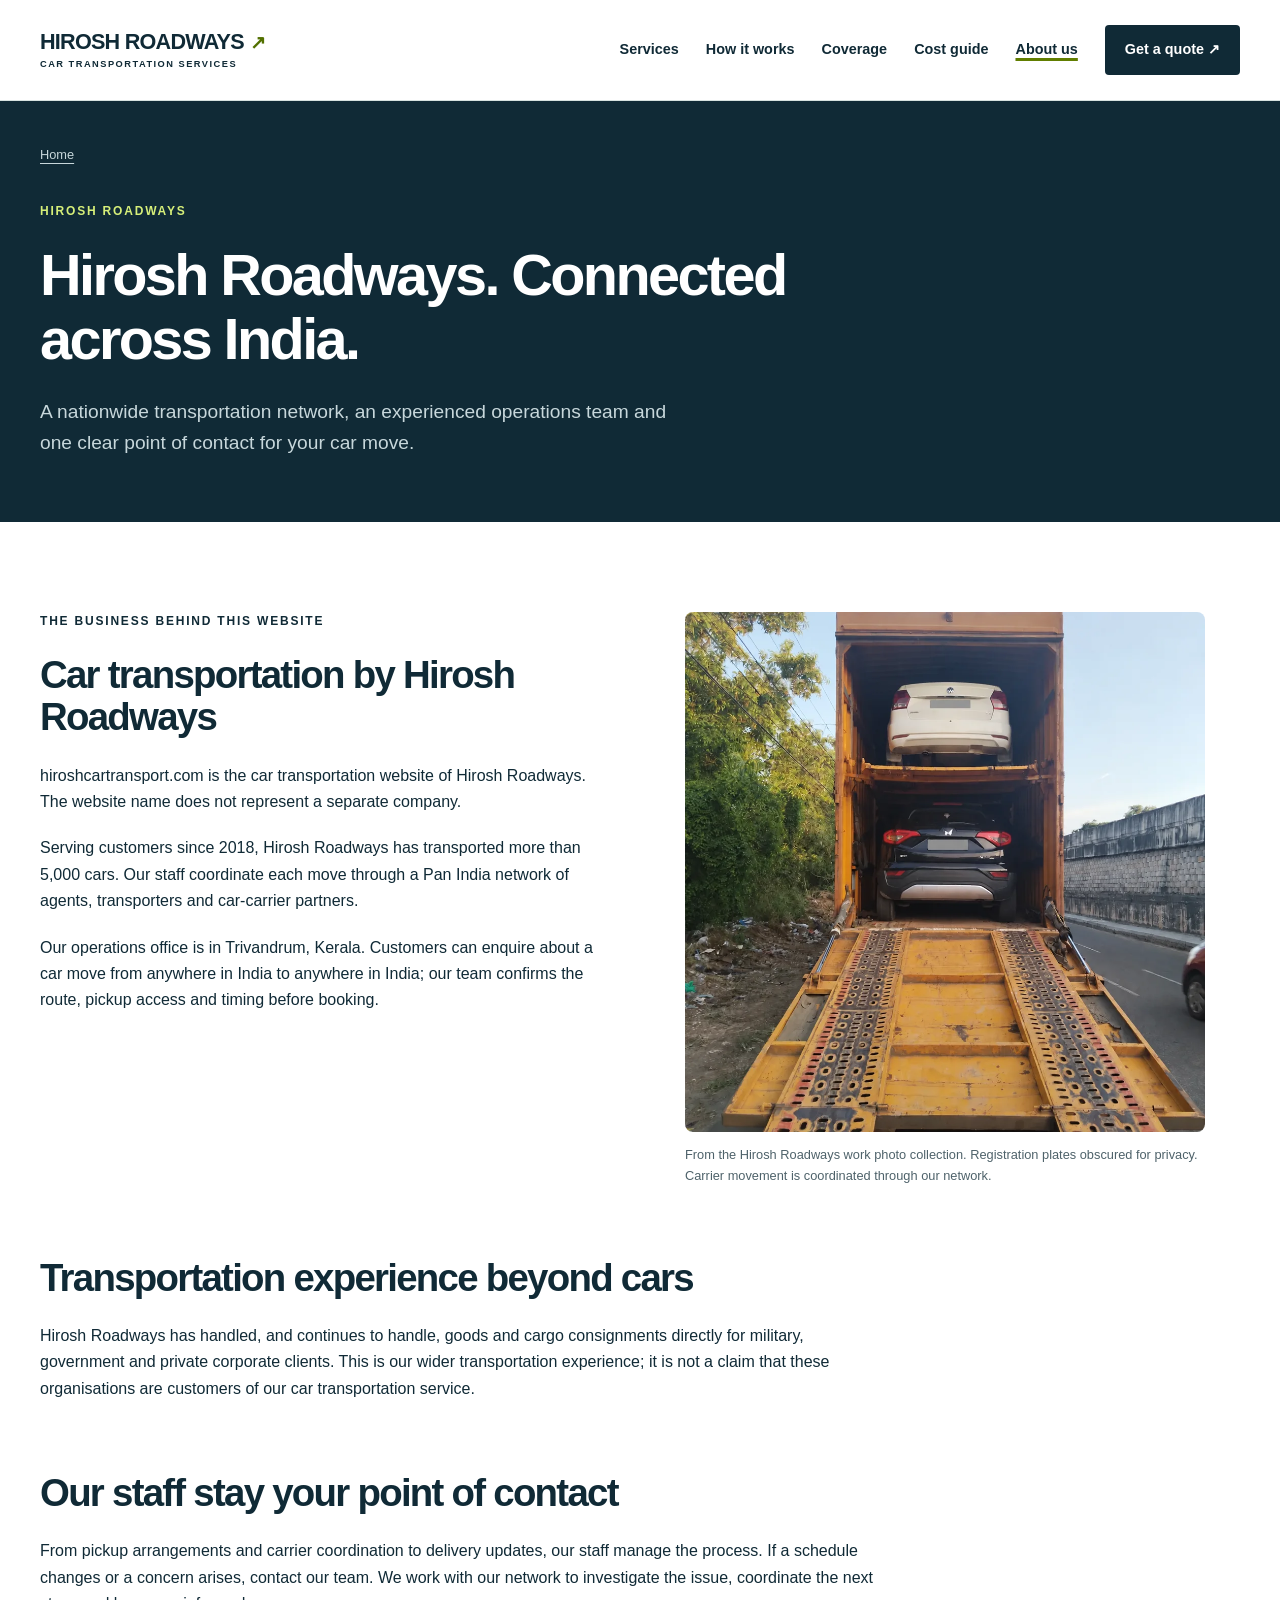
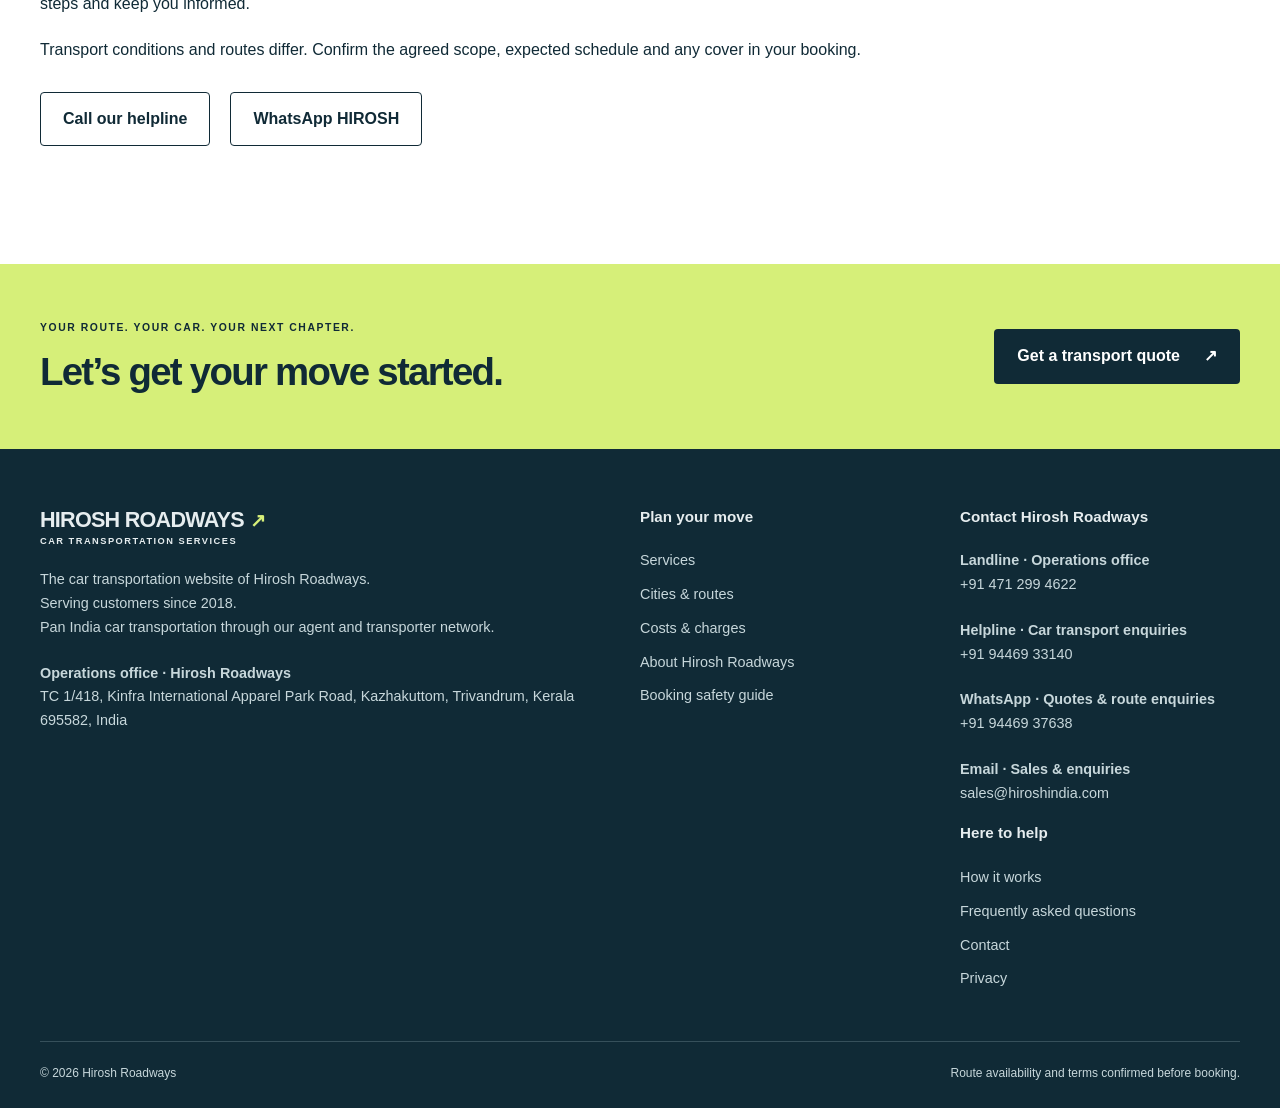
==== about/index.html @ a5475914 "Add files via upload" ====
<!doctype html><html lang="en-IN"><head><meta charset="utf-8"><meta name="viewport" content="width=device-width,initial-scale=1"><title>About Hirosh Roadways | Pan India Car Transportation</title><meta name="description" content="Meet Hirosh Roadways: serving customers since 2018, with 5,000+ cars transported and staff coordinating car moves through a Pan India partner network."><link rel="canonical" href="https://hiroshcartransport.com/about/"><meta property="og:type" content="website"><meta property="og:locale" content="en_IN"><meta property="og:site_name" content="Hirosh Roadways"><meta property="og:title" content="About Hirosh Roadways | Pan India Car Transportation"><meta property="og:description" content="Meet Hirosh Roadways: serving customers since 2018, with 5,000+ cars transported and staff coordinating car moves through a Pan India partner network."><meta property="og:url" content="https://hiroshcartransport.com/about/"><meta property="og:image" content="https://hiroshcartransport.com/assets/car-carrier-hero.webp"><meta property="og:image:alt" content="Illustrative car carrier image"><meta name="twitter:card" content="summary_large_image"><meta name="theme-color" content="#102a36"><link rel="icon" href="/assets/favicon.svg" type="image/svg+xml"><link rel="stylesheet" href="/assets/site.css"><script type="application/ld+json">{"@context":"https://schema.org","@graph":[{"@type":"Organization","@id":"https://hiroshcartransport.com/#organization","name":"Hirosh Roadways","url":"https://hiroshcartransport.com","address":{"@type":"PostalAddress","streetAddress":"TC 1/418, Kinfra International Apparel Park Road, Kazhakuttom","addressLocality":"Thiruvananthapuram","addressRegion":"Kerala","postalCode":"695582","addressCountry":"IN"},"telephone":"+919446933140","contactPoint":[{"@type":"ContactPoint","telephone":"+919446933140","contactType":"customer service","areaServed":"IN"},{"@type":"ContactPoint","telephone":"+914712994622","contactType":"operations office","email":"sales@hiroshindia.com"}],"email":"sales@hiroshindia.com"},{"@type":"WebSite","@id":"https://hiroshcartransport.com/#website","url":"https://hiroshcartransport.com","name":"Hirosh Roadways","publisher":{"@id":"https://hiroshcartransport.com/#organization"}},{"@type":"WebPage","@id":"https://hiroshcartransport.com/about/#webpage","url":"https://hiroshcartransport.com/about/","name":"About Hirosh Roadways | Pan India Car Transportation","description":"Meet Hirosh Roadways: serving customers since 2018, with 5,000+ cars transported and staff coordinating car moves through a Pan India partner network.","isPartOf":{"@id":"https://hiroshcartransport.com/#website"}},{"@type":"BreadcrumbList","itemListElement":[{"@type":"ListItem","position":1,"name":"Home","item":"https://hiroshcartransport.com/"},{"@type":"ListItem","position":2,"name":"Hirosh Roadways. Connected across India.","item":"https://hiroshcartransport.com/about/"}]}]}</script><script src="/assets/site.js" defer></script></head><body><a class="skip" href="#main">Skip to content</a><header><div class="wrap header-inner"><a class="brand" href="/" aria-label="Hirosh Roadways home"><strong>HIROSH ROADWAYS<span aria-hidden="true">↗</span></strong><span>CAR TRANSPORTATION SERVICES</span></a><button class="menu-toggle" type="button" aria-expanded="false" aria-controls="main-nav" hidden>Menu</button><nav id="main-nav" aria-label="Main navigation"><a href="/services/" >Services</a><a href="/how-it-works/" >How it works</a><a href="/coverage/" >Coverage</a><a href="/car-transport-cost/" >Cost guide</a><a href="/about/" aria-current="page">About us</a><a class="nav-quote" href="/quote/">Get a quote ↗</a></nav></div></header><main id="main"><section class="page-intro"><div class="wrap"><a class="breadcrumb" href="/">Home</a><p class="eyebrow">HIROSH ROADWAYS</p><h1>Hirosh Roadways. Connected across India.</h1><p class="lead">A nationwide transportation network, an experienced operations team and one clear point of contact for your car move.</p></div></section><div class="wrap section"><div class="split"><section><p class="eyebrow">THE BUSINESS BEHIND THIS WEBSITE</p><h2>Car transportation by Hirosh Roadways</h2><p>hiroshcartransport.com is the car transportation website of Hirosh Roadways. The website name does not represent a separate company.</p><p>Serving customers since 2018, Hirosh Roadways has transported more than 5,000 cars. Our staff coordinate each move through a Pan India network of agents, transporters and car-carrier partners.</p><p>Our operations office is in Trivandrum, Kerala. Customers can enquire about a car move from anywhere in India to anywhere in India; our team confirms the route, pickup access and timing before booking.</p></section><figure class="work-photo"><img src="/assets/hirosh-work.webp" width="1024" height="1024" loading="lazy" decoding="async" alt="Cars loaded onto a carrier in a Hirosh Roadways work photograph"><figcaption>From the Hirosh Roadways work photo collection. Registration plates obscured for privacy. Carrier movement is coordinated through our network.</figcaption></figure></div><section class="article-section"><h2>Transportation experience beyond cars</h2><p>Hirosh Roadways has handled, and continues to handle, goods and cargo consignments directly for military, government and private corporate clients. This is our wider transportation experience; it is not a claim that these organisations are customers of our car transportation service.</p></section><section class="article-section"><h2>Our staff stay your point of contact</h2><p>From pickup arrangements and carrier coordination to delivery updates, our staff manage the process. If a schedule changes or a concern arises, contact our team. We work with our network to investigate the issue, coordinate the next steps and keep you informed.</p><p>Transport conditions and routes differ. Confirm the agreed scope, expected schedule and any cover in your booking.</p><div class="actions"><a class="button outline" href="tel:+919446933140">Call our helpline</a><a class="button outline" href="https://wa.me/919446937638">WhatsApp HIROSH</a></div></section></div><section class="closing"><div class="wrap"><div><p class="eyebrow">YOUR ROUTE. YOUR CAR. YOUR NEXT CHAPTER.</p><h2>Let’s get your move started.</h2></div><a class="button" href="/quote/">Get a transport quote<span aria-hidden="true">↗</span></a></div></section></main><footer><div class="wrap footer-grid"><div><a class="brand" href="/"><strong>HIROSH ROADWAYS<span aria-hidden="true">↗</span></strong><span>CAR TRANSPORTATION SERVICES</span></a><p>The car transportation website of Hirosh Roadways.<br>Serving customers since 2018.<br>Pan India car transportation through our agent and transporter network.</p><p><strong>Operations office · Hirosh Roadways</strong><br>TC 1/418, Kinfra International Apparel Park Road, Kazhakuttom, Trivandrum, Kerala 695582, India</p></div><div><h2>Plan your move</h2><a href="/services/">Services</a><a href="/coverage/">Cities & routes</a><a href="/car-transport-cost/">Costs & charges</a><a href="/about/">About Hirosh Roadways</a><a href="/car-transport-safety/">Booking safety guide</a></div><div><h2>Contact Hirosh Roadways</h2><div class="contact-details"><p><strong>Landline · Operations office</strong><br><a href="tel:+914712994622">+91 471 299 4622</a></p><p><strong>Helpline · Car transport enquiries</strong><br><a href="tel:+919446933140">+91 94469 33140</a></p><p><strong>WhatsApp · Quotes & route enquiries</strong><br><a href="https://wa.me/919446937638">+91 94469 37638</a></p><p><strong>Email · Sales & enquiries</strong><br><a href="mailto:sales@hiroshindia.com">sales@hiroshindia.com</a></p></div><h2>Here to help</h2><a href="/how-it-works/">How it works</a><a href="/faq/">Frequently asked questions</a><a href="/contact/">Contact</a><a href="/privacy/">Privacy</a></div></div><div class="wrap footer-bottom"><span>© 2026 Hirosh Roadways</span><span>Route availability and terms confirmed before booking.</span></div></footer><div class="mobile-cta" aria-label="Enquiry options"><a href="tel:+919446933140">Call</a><a href="https://wa.me/919446937638">WhatsApp</a><a href="/quote/">Get a quote ↗</a></div></body></html>
---- assets/site.css ----
:root{--ink:#102a36;--muted:#4e626a;--lime:#d6ef79;--paper:#fff;--tint:#f1f5f4;--line:#d7e1df;--radius:8px}*{box-sizing:border-box}html{scroll-behavior:smooth;scroll-padding-top:30px}body{margin:0;color:var(--ink);background:var(--paper);font-family:Arial,Helvetica,sans-serif;font-size:16px;line-height:1.65}a{color:inherit;text-underline-offset:4px}a:hover{text-decoration-thickness:2px}button,input,textarea{font:inherit}button,a,input,textarea,summary{-webkit-tap-highlight-color:transparent}button{cursor:pointer}a:focus-visible,button:focus-visible,input:focus-visible,textarea:focus-visible,summary:focus-visible{outline:3px solid #617e00;outline-offset:5px}h1,h2,h3,p{margin-top:0}h1,h2,h3{line-height:1.1;letter-spacing:-.045em}h1{font-size:clamp(2.5rem,5.2vw,4.8rem);max-width:900px;margin-bottom:26px}h2{font-size:clamp(1.9rem,3vw,2.8rem);margin-bottom:24px}h3{font-size:1.4rem;line-height:1.2}p{margin-bottom:20px}p,li{max-width:75ch}li{margin-bottom:12px}ul{padding-left:22px}.wrap{width:min(1200px,calc(100% - 80px));margin-inline:auto}.section{padding-block:90px}.eyebrow{font-size:.75rem;font-weight:700;letter-spacing:.15em;margin-bottom:22px}.lead{font-size:1.2rem;line-height:1.6;max-width:650px}.small{font-size:.875rem;line-height:1.55;color:var(--muted)}.skip{position:absolute;left:20px;top:-100px;background:var(--lime);padding:12px;z-index:20}.skip:focus{top:12px}header{background:white;border-bottom:1px solid var(--line)}.header-inner{min-height:100px;display:flex;align-items:center;justify-content:space-between;gap:30px}.brand{text-decoration:none;display:inline-flex;flex-direction:column;line-height:1}.brand strong{font-size:2rem;letter-spacing:-.05em;font-weight:900}.brand strong span{color:#527000;font-size:1.7rem;margin-left:6px}.brand>span{font-size:.68rem;font-weight:700;letter-spacing:.24em;margin-top:7px}nav{display:flex;gap:27px;align-items:center}nav a{text-decoration:none;font-size:.9rem;font-weight:600}nav a[aria-current]{text-decoration:underline;text-decoration-color:#617e00;text-decoration-thickness:3px}.nav-quote{padding:13px 20px;background:var(--ink);color:white;border-radius:4px}.hero{background:var(--ink);color:white;padding:80px 0 74px}.hero-grid{display:grid;grid-template-columns:1.3fr 1fr;gap:80px;align-items:center}.hero h1{font-size:clamp(2.8rem,4.9vw,4.5rem)}.hero h1 em{font-style:normal;color:var(--lime)}.hero p:not(.eyebrow){color:#c7d7db}.hero .lead{color:white!important}.hero .eyebrow{color:var(--lime)}.actions{display:flex;gap:20px;align-items:center;flex-wrap:wrap;margin:28px 0}.button{display:inline-flex;justify-content:space-between;align-items:center;gap:24px;background:var(--lime);color:var(--ink);border:1px solid transparent;border-radius:4px;padding:15px 22px;font-size:1rem;font-weight:700;text-decoration:none;min-height:52px;line-height:1.4}.button:hover{background:#c7e564}.button.outline{border-color:var(--ink);background:transparent}.text-link{font-weight:700;display:inline-block;padding-block:8px}.hero-notes{display:flex;gap:25px;font-size:.8rem;border-top:1px solid #36505b;padding-top:22px;margin-top:36px;color:#c7d7db}.route-panel{background:white;color:var(--ink);padding:34px;border-radius:var(--radius);border-top:5px solid var(--lime)}.route-panel .eyebrow{color:var(--muted);font-size:.7rem}.route-panel h2{font-size:1.65rem;letter-spacing:-.04em}.route-panel .small{color:var(--muted)!important;margin-top:18px}.route-panel label{font-size:.8rem}.route-panel .button{width:100%;margin-top:25px}.route-divider{line-height:1;margin:8px 0;color:#6e838a}.panel-bottom{border-top:1px solid var(--line);padding-top:20px;display:flex;align-items:center;justify-content:space-between;font-weight:900;letter-spacing:-.04em}.panel-bottom span{font-size:.6rem;letter-spacing:.1em;font-weight:600}.service-strip{background:var(--lime);font-size:.75rem;letter-spacing:.11em;font-weight:700;padding:18px 0}.service-strip .wrap{display:flex;justify-content:space-between;gap:20px}.section-heading{display:grid;grid-template-columns:1.4fr 1fr;gap:100px;align-items:end;margin-bottom:24px}.section-heading p{color:var(--muted)}.section-heading .eyebrow{color:var(--ink)}.cards{display:grid;grid-template-columns:repeat(3,1fr);gap:24px}.cards article{padding:32px 28px;background:var(--tint);border:1px solid var(--line);border-radius:var(--radius)}.cards h2{font-size:1.65rem}.cards p{color:var(--muted);font-size:.96rem}.cards a{font-size:.9rem;font-weight:700}.index{display:block;font-size:.72rem;letter-spacing:.13em;margin-bottom:44px;color:#50666e;font-weight:700}.tinted{background:var(--tint)}.steps{list-style:none;counter-reset:step;display:grid;grid-template-columns:repeat(4,1fr);gap:28px;padding:0;margin:42px 0}.steps li{counter-increment:step;border-top:1px solid #a7babd;padding-top:22px}.steps li:before{content:'0' counter(step);display:block;font-weight:700;color:#536a72;font-size:.8rem;margin-bottom:32px}.steps p{font-size:.95rem;color:var(--muted)}.split{display:grid;grid-template-columns:1fr 1fr;gap:90px}.city-list{display:grid;grid-template-columns:1fr 1fr;column-gap:25px}.city-list a{display:flex;align-items:center;justify-content:space-between;gap:12px;border-bottom:1px solid var(--line);padding:17px 0;font-size:.95rem;text-decoration:none;font-weight:600}.city-list a:hover{color:#4c6800}.city-list span{font-size:.85rem}.border-top{border-top:1px solid var(--line)}details{border-bottom:1px solid var(--line);padding:20px 0}summary{font-weight:700;cursor:pointer;line-height:1.5;padding-right:15px}details p{color:var(--muted);margin:18px 0 0}.closing{background:var(--lime);padding:55px 0}.closing .wrap{display:flex;align-items:center;justify-content:space-between;gap:40px}.closing h2{margin-bottom:0}.closing .button{background:var(--ink);color:white}.closing .eyebrow{font-size:.65rem;margin-bottom:15px}footer{background:var(--ink);color:#e6edef;padding:60px 0 24px}.footer-grid{display:grid;grid-template-columns:2fr 1fr 1fr;gap:40px}.footer-grid h2{font-size:.95rem;letter-spacing:0}.footer-grid a:not(.brand){display:block;font-size:.9rem;text-decoration:none;margin-bottom:10px;color:#c7d7db}.footer-grid p{color:#c7d7db;font-size:.9rem;margin-top:22px}.footer-grid .brand strong span{color:var(--lime)}.footer-bottom{display:flex;justify-content:space-between;gap:24px;border-top:1px solid #36505b;margin-top:40px;padding-top:22px;font-size:.75rem;color:#c7d7db}.mobile-cta{display:none}.menu-toggle{border:1px solid var(--line);background:white;border-radius:4px;padding:9px 14px}.page-intro{background:var(--ink);color:white;padding:40px 0 64px}.page-intro h1{font-size:clamp(2.6rem,4.5vw,4rem)}.page-intro .eyebrow{color:var(--lime);margin-top:35px}.page-intro .lead{color:#c7d7db;margin-bottom:0}.breadcrumb{font-size:.8rem;color:#c7d7db}.article-section{margin-top:70px;scroll-margin-top:25px}.article-section p{max-width:850px}.callout{padding:35px;background:var(--tint);border-left:4px solid #8ba93d;margin-top:35px}.callout h2{font-size:1.8rem}.coverage-cities{grid-template-columns:repeat(3,1fr)}.table-wrap{overflow:auto}table{width:100%;border-collapse:collapse;text-align:left}th,td{padding:20px;border-bottom:1px solid var(--line)}thead{background:var(--tint)}.faq-wide{max-width:900px;margin-inline:auto}.faq-wide details{padding:25px 0}.quote-layout{display:grid;grid-template-columns:1.6fr 1fr;gap:70px}.form-grid{display:grid;grid-template-columns:1fr 1fr;gap:24px;margin-bottom:24px}label{display:block;font-weight:600;font-size:.9rem;margin-bottom:8px}input,textarea{width:100%;min-width:0;border:1px solid #9bafb3;border-radius:4px;padding:12px 14px;background:#fff;color:var(--ink);min-height:50px}textarea{resize:vertical}.quote-aside{background:var(--tint);padding:30px;align-self:start;border-radius:var(--radius)}.quote-aside h2{font-size:1.8rem}.quote-aside li,.quote-aside p{font-size:.95rem}.contact-pending{border-top:1px solid var(--line);padding-top:24px;margin-top:30px}#enquiry-result{margin-top:35px;padding-top:30px;border-top:1px solid var(--line)}pre{white-space:pre-wrap;overflow-wrap:anywhere;font:inherit;font-size:.9rem;padding:20px;background:var(--tint)}.prose{max-width:850px}.prose h2{font-size:1.8rem;margin-top:40px}[hidden]{display:none!important}
@media(max-width:1050px){nav{gap:16px}.hero-grid{gap:40px}.wrap{width:calc(100% - 48px)}.split{gap:40px}.quote-layout{gap:35px}.section-heading{gap:40px}}
@media(max-width:800px){.header-inner{min-height:84px;flex-wrap:wrap;padding-block:18px;gap:20px}.menu-toggle:not([hidden]){display:block}nav{flex-basis:100%;flex-wrap:wrap;gap:18px}.js nav:not(.is-open){display:none}.hero{padding:48px 0}.hero-grid{grid-template-columns:1fr;gap:40px}.hero h1{font-size:clamp(2.5rem,8vw,4rem)}.hero-grid>div>p{max-width:600px}.route-panel{max-width:600px}.section{padding-block:60px}.section-heading,.split,.quote-layout{grid-template-columns:1fr;gap:30px}.cards{grid-template-columns:1fr}.cards article{padding:28px}.index{margin-bottom:25px}.steps{grid-template-columns:1fr 1fr}.service-strip{font-size:.65rem;letter-spacing:.03em}.service-strip .wrap{flex-wrap:wrap;justify-content:center;gap:8px 20px}.coverage-cities{grid-template-columns:1fr 1fr}.closing .wrap{align-items:flex-start;flex-direction:column}.footer-grid{grid-template-columns:1.5fr 1fr 1fr;gap:25px}.mobile-cta{display:flex;position:fixed;bottom:0;left:0;right:0;padding:10px 20px calc(10px + env(safe-area-inset-bottom));background:var(--ink);border-top:1px solid #4f6570;gap:12px;z-index:10}.mobile-cta a{flex:1;display:block;text-align:center;padding:10px 8px;background:var(--lime);border-radius:4px;font-weight:700;text-decoration:none;font-size:.9rem}body{padding-bottom:78px}html{scroll-padding-bottom:90px}.page-intro{padding-bottom:45px}}
@media(max-width:480px){.wrap{width:calc(100% - 36px)}.hero h1{font-size:2.6rem}.lead{font-size:1.1rem}.hero-notes{gap:14px;font-size:.75rem}.route-panel{padding:24px}.route-panel h2{font-size:1.55rem}.service-strip span{display:none}.service-strip .wrap{gap:8px}.steps,.form-grid,.coverage-cities{grid-template-columns:1fr}.steps{gap:10px}.steps li:before{margin-bottom:16px}.city-list{column-gap:16px}.city-list a{font-size:.85rem}.footer-grid{grid-template-columns:1fr 1fr}.footer-grid>div:first-child{grid-column:1/-1}.footer-bottom{flex-direction:column;gap:12px}.callout{padding:24px}.page-intro h1{font-size:2.4rem}th,td{padding:14px}.quote-aside{padding:24px}}
@media(prefers-reduced-motion:reduce){html{scroll-behavior:auto}}
@media(min-width:801px){.menu-toggle{display:none}}


/* Final visual and identity refinements */
.brand strong{font-size:1.35rem;letter-spacing:-.035em;white-space:nowrap}.brand>span{font-size:.58rem;letter-spacing:.16em}.brand strong span{font-size:1.2rem}.hero-grid{grid-template-columns:1fr 1.05fr;gap:48px}.hero-photo{margin:0;min-width:0}.hero-photo img{display:block;width:100%;height:auto;border-radius:8px}.hero-photo figcaption{font-size:.7rem;color:#c7d7db;margin-top:10px}.hero h1{font-size:clamp(2.6rem,4.4vw,4rem)}.hero .lead{font-size:1.13rem}.hero-notes{flex-wrap:wrap;gap:10px 25px}.route-start{padding-top:36px}.route-wide{background:var(--tint);padding:28px 32px}.route-wide form{display:grid;grid-template-columns:auto 1fr auto 1fr auto;gap:18px;align-items:center}.route-wide .button{margin:0}.route-wide label{margin:0}.route-wide h2{margin-bottom:20px}.route-wide .eyebrow{margin-bottom:8px}.route-wide .small{margin-bottom:0}.work-photo{margin:0}.work-photo img{display:block;width:100%;max-width:520px;height:auto;border-radius:8px}.work-photo figcaption{font-size:.8rem;color:var(--muted);margin-top:12px;max-width:520px}.contact-details a{overflow-wrap:anywhere}.hero-photo+*{min-width:0}
@media(max-width:1050px){nav{gap:14px}.header-inner{gap:20px}.route-wide form{grid-template-columns:1fr 1fr}.route-wide label{grid-row:1}.route-wide label[for="hero-to"]{grid-column:2}.route-wide input{grid-row:2}.route-wide .button{grid-column:1/-1}.hero-grid{gap:30px}}
@media(max-width:800px){.hero-grid{grid-template-columns:1fr}.hero-photo img{max-height:500px;object-fit:cover}.route-wide{max-width:none}.hero h1{font-size:clamp(2.6rem,7.8vw,4rem)}}
@media(max-width:480px){.route-wide{padding:24px}.route-wide form{display:flex;flex-direction:column;align-items:stretch;gap:10px}.route-wide .button{margin-top:12px}.brand strong{font-size:1.2rem}.brand>span{font-size:.52rem}.hero-photo img{border-radius:5px}.hero .actions{gap:12px}.hero h1{font-size:2.6rem}}
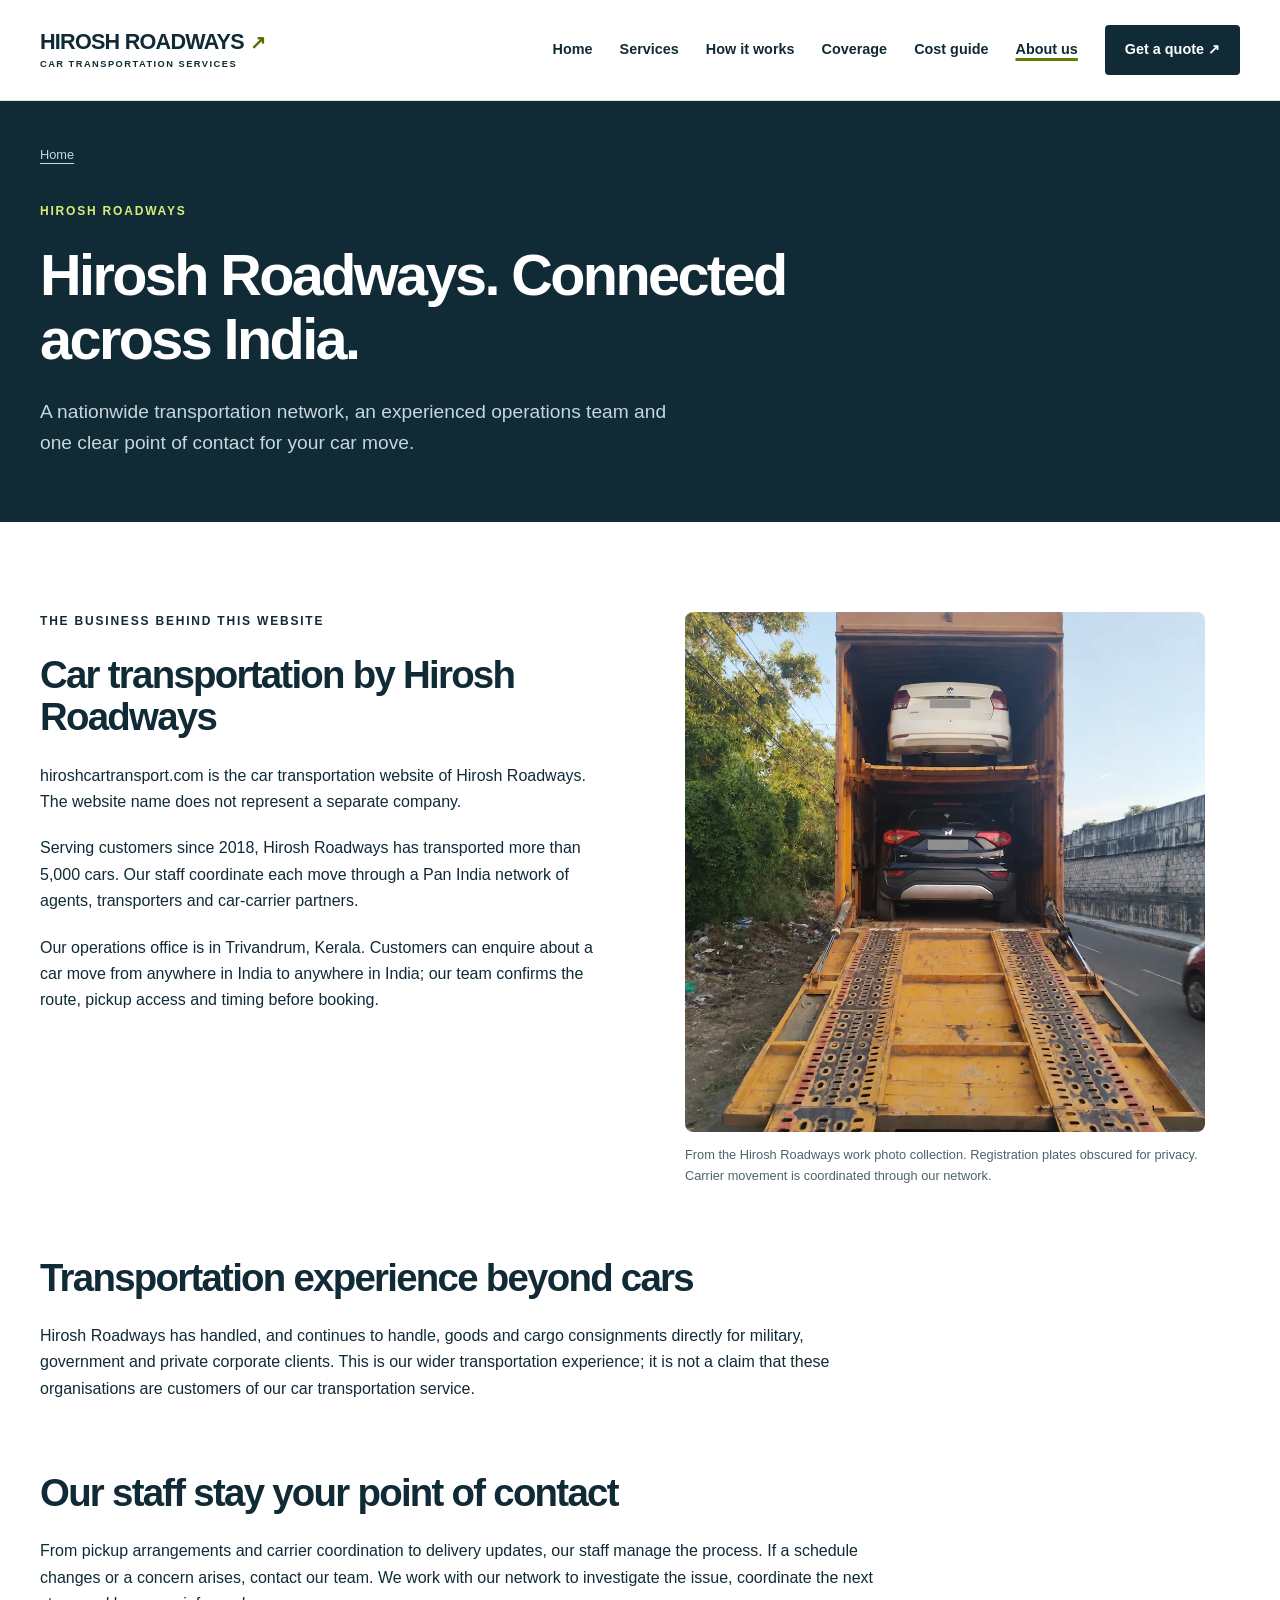
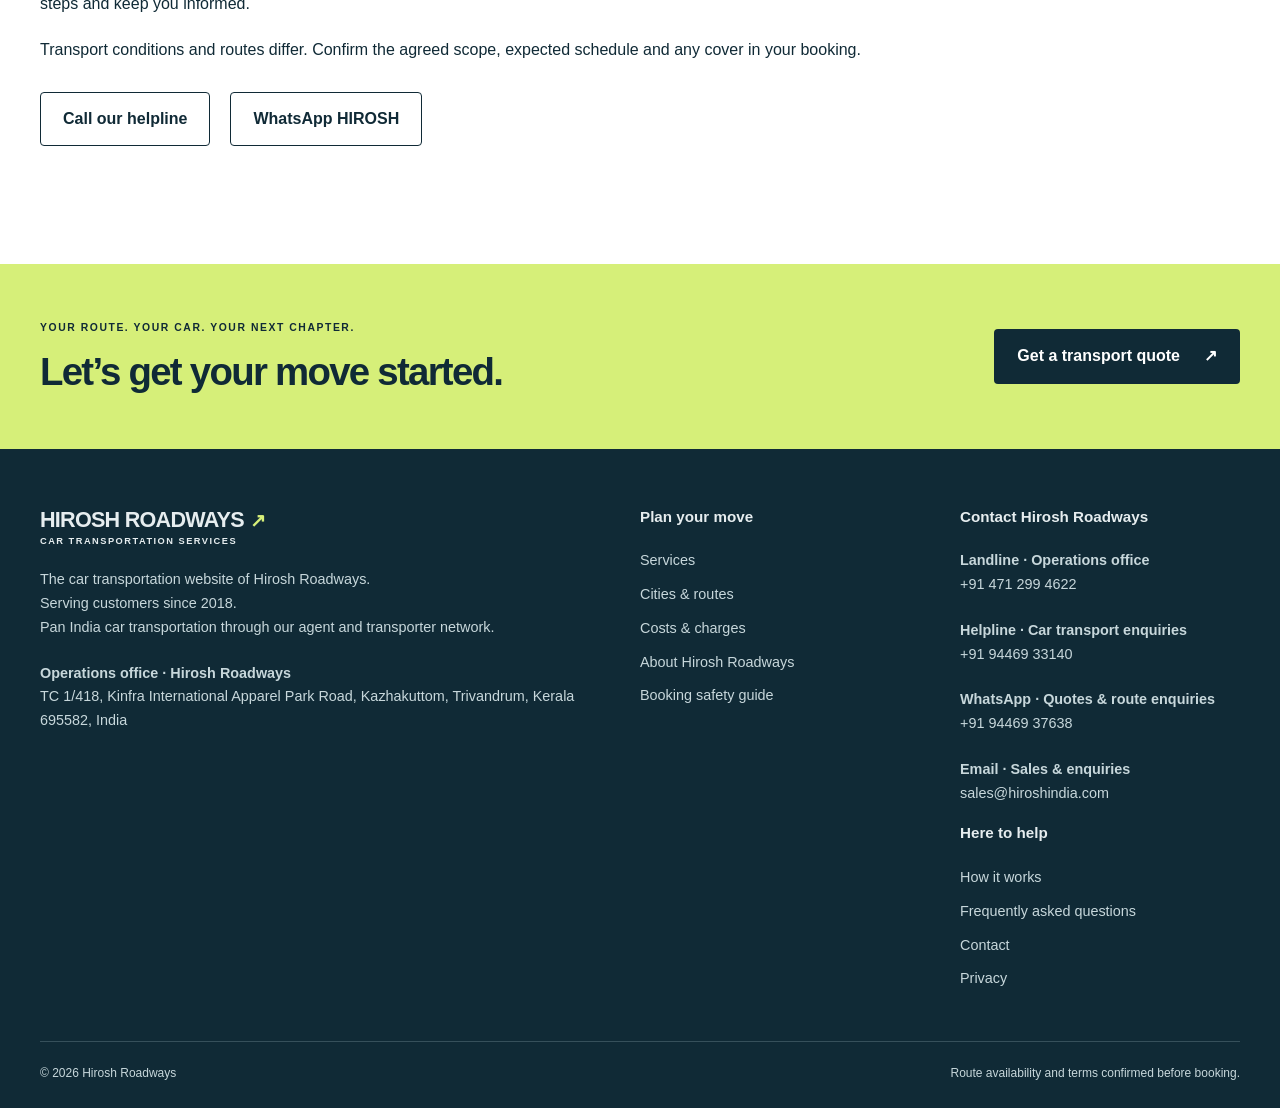
==== commit 08e666e3: "Add files via upload" ====
--- a/about/index.html
+++ b/about/index.html
@@ -1 +1 @@
-<!doctype html><html lang="en-IN"><head><meta charset="utf-8"><meta name="viewport" content="width=device-width,initial-scale=1"><title>About Hirosh Roadways | Pan India Car Transportation</title><meta name="description" content="Meet Hirosh Roadways: serving customers since 2018, with 5,000+ cars transported and staff coordinating car moves through a Pan India partner network."><link rel="canonical" href="https://hiroshcartransport.com/about/"><meta property="og:type" content="website"><meta property="og:locale" content="en_IN"><meta property="og:site_name" content="Hirosh Roadways"><meta property="og:title" content="About Hirosh Roadways | Pan India Car Transportation"><meta property="og:description" content="Meet Hirosh Roadways: serving customers since 2018, with 5,000+ cars transported and staff coordinating car moves through a Pan India partner network."><meta property="og:url" content="https://hiroshcartransport.com/about/"><meta property="og:image" content="https://hiroshcartransport.com/assets/car-carrier-hero.webp"><meta property="og:image:alt" content="Illustrative car carrier image"><meta name="twitter:card" content="summary_large_image"><meta name="theme-color" content="#102a36"><link rel="icon" href="/assets/favicon.svg" type="image/svg+xml"><link rel="stylesheet" href="/assets/site.css"><script type="application/ld+json">{"@context":"https://schema.org","@graph":[{"@type":"Organization","@id":"https://hiroshcartransport.com/#organization","name":"Hirosh Roadways","url":"https://hiroshcartransport.com","address":{"@type":"PostalAddress","streetAddress":"TC 1/418, Kinfra International Apparel Park Road, Kazhakuttom","addressLocality":"Thiruvananthapuram","addressRegion":"Kerala","postalCode":"695582","addressCountry":"IN"},"telephone":"+919446933140","contactPoint":[{"@type":"ContactPoint","telephone":"+919446933140","contactType":"customer service","areaServed":"IN"},{"@type":"ContactPoint","telephone":"+914712994622","contactType":"operations office","email":"sales@hiroshindia.com"}],"email":"sales@hiroshindia.com"},{"@type":"WebSite","@id":"https://hiroshcartransport.com/#website","url":"https://hiroshcartransport.com","name":"Hirosh Roadways","publisher":{"@id":"https://hiroshcartransport.com/#organization"}},{"@type":"WebPage","@id":"https://hiroshcartransport.com/about/#webpage","url":"https://hiroshcartransport.com/about/","name":"About Hirosh Roadways | Pan India Car Transportation","description":"Meet Hirosh Roadways: serving customers since 2018, with 5,000+ cars transported and staff coordinating car moves through a Pan India partner network.","isPartOf":{"@id":"https://hiroshcartransport.com/#website"}},{"@type":"BreadcrumbList","itemListElement":[{"@type":"ListItem","position":1,"name":"Home","item":"https://hiroshcartransport.com/"},{"@type":"ListItem","position":2,"name":"Hirosh Roadways. Connected across India.","item":"https://hiroshcartransport.com/about/"}]}]}</script><script src="/assets/site.js" defer></script></head><body><a class="skip" href="#main">Skip to content</a><header><div class="wrap header-inner"><a class="brand" href="/" aria-label="Hirosh Roadways home"><strong>HIROSH ROADWAYS<span aria-hidden="true">↗</span></strong><span>CAR TRANSPORTATION SERVICES</span></a><button class="menu-toggle" type="button" aria-expanded="false" aria-controls="main-nav" hidden>Menu</button><nav id="main-nav" aria-label="Main navigation"><a href="/services/" >Services</a><a href="/how-it-works/" >How it works</a><a href="/coverage/" >Coverage</a><a href="/car-transport-cost/" >Cost guide</a><a href="/about/" aria-current="page">About us</a><a class="nav-quote" href="/quote/">Get a quote ↗</a></nav></div></header><main id="main"><section class="page-intro"><div class="wrap"><a class="breadcrumb" href="/">Home</a><p class="eyebrow">HIROSH ROADWAYS</p><h1>Hirosh Roadways. Connected across India.</h1><p class="lead">A nationwide transportation network, an experienced operations team and one clear point of contact for your car move.</p></div></section><div class="wrap section"><div class="split"><section><p class="eyebrow">THE BUSINESS BEHIND THIS WEBSITE</p><h2>Car transportation by Hirosh Roadways</h2><p>hiroshcartransport.com is the car transportation website of Hirosh Roadways. The website name does not represent a separate company.</p><p>Serving customers since 2018, Hirosh Roadways has transported more than 5,000 cars. Our staff coordinate each move through a Pan India network of agents, transporters and car-carrier partners.</p><p>Our operations office is in Trivandrum, Kerala. Customers can enquire about a car move from anywhere in India to anywhere in India; our team confirms the route, pickup access and timing before booking.</p></section><figure class="work-photo"><img src="/assets/hirosh-work.webp" width="1024" height="1024" loading="lazy" decoding="async" alt="Cars loaded onto a carrier in a Hirosh Roadways work photograph"><figcaption>From the Hirosh Roadways work photo collection. Registration plates obscured for privacy. Carrier movement is coordinated through our network.</figcaption></figure></div><section class="article-section"><h2>Transportation experience beyond cars</h2><p>Hirosh Roadways has handled, and continues to handle, goods and cargo consignments directly for military, government and private corporate clients. This is our wider transportation experience; it is not a claim that these organisations are customers of our car transportation service.</p></section><section class="article-section"><h2>Our staff stay your point of contact</h2><p>From pickup arrangements and carrier coordination to delivery updates, our staff manage the process. If a schedule changes or a concern arises, contact our team. We work with our network to investigate the issue, coordinate the next steps and keep you informed.</p><p>Transport conditions and routes differ. Confirm the agreed scope, expected schedule and any cover in your booking.</p><div class="actions"><a class="button outline" href="tel:+919446933140">Call our helpline</a><a class="button outline" href="https://wa.me/919446937638">WhatsApp HIROSH</a></div></section></div><section class="closing"><div class="wrap"><div><p class="eyebrow">YOUR ROUTE. YOUR CAR. YOUR NEXT CHAPTER.</p><h2>Let’s get your move started.</h2></div><a class="button" href="/quote/">Get a transport quote<span aria-hidden="true">↗</span></a></div></section></main><footer><div class="wrap footer-grid"><div><a class="brand" href="/"><strong>HIROSH ROADWAYS<span aria-hidden="true">↗</span></strong><span>CAR TRANSPORTATION SERVICES</span></a><p>The car transportation website of Hirosh Roadways.<br>Serving customers since 2018.<br>Pan India car transportation through our agent and transporter network.</p><p><strong>Operations office · Hirosh Roadways</strong><br>TC 1/418, Kinfra International Apparel Park Road, Kazhakuttom, Trivandrum, Kerala 695582, India</p></div><div><h2>Plan your move</h2><a href="/services/">Services</a><a href="/coverage/">Cities & routes</a><a href="/car-transport-cost/">Costs & charges</a><a href="/about/">About Hirosh Roadways</a><a href="/car-transport-safety/">Booking safety guide</a></div><div><h2>Contact Hirosh Roadways</h2><div class="contact-details"><p><strong>Landline · Operations office</strong><br><a href="tel:+914712994622">+91 471 299 4622</a></p><p><strong>Helpline · Car transport enquiries</strong><br><a href="tel:+919446933140">+91 94469 33140</a></p><p><strong>WhatsApp · Quotes & route enquiries</strong><br><a href="https://wa.me/919446937638">+91 94469 37638</a></p><p><strong>Email · Sales & enquiries</strong><br><a href="mailto:sales@hiroshindia.com">sales@hiroshindia.com</a></p></div><h2>Here to help</h2><a href="/how-it-works/">How it works</a><a href="/faq/">Frequently asked questions</a><a href="/contact/">Contact</a><a href="/privacy/">Privacy</a></div></div><div class="wrap footer-bottom"><span>© 2026 Hirosh Roadways</span><span>Route availability and terms confirmed before booking.</span></div></footer><div class="mobile-cta" aria-label="Enquiry options"><a href="tel:+919446933140">Call</a><a href="https://wa.me/919446937638">WhatsApp</a><a href="/quote/">Get a quote ↗</a></div></body></html>+<!doctype html><html lang="en-IN"><head><meta charset="utf-8"><meta name="viewport" content="width=device-width,initial-scale=1"><title>About Hirosh Roadways | Pan India Car Transportation</title><meta name="description" content="Meet Hirosh Roadways: serving customers since 2018, with 5,000+ cars transported and staff coordinating car moves through a Pan India partner network."><link rel="canonical" href="https://hiroshcartransport.com/about/"><meta property="og:type" content="website"><meta property="og:locale" content="en_IN"><meta property="og:site_name" content="Hirosh Roadways"><meta property="og:title" content="About Hirosh Roadways | Pan India Car Transportation"><meta property="og:description" content="Meet Hirosh Roadways: serving customers since 2018, with 5,000+ cars transported and staff coordinating car moves through a Pan India partner network."><meta property="og:url" content="https://hiroshcartransport.com/about/"><meta property="og:image" content="https://hiroshcartransport.com/assets/car-carrier-hero.webp"><meta property="og:image:alt" content="Illustrative car carrier image"><meta name="twitter:card" content="summary_large_image"><meta name="theme-color" content="#102a36"><link rel="icon" href="/assets/favicon.svg" type="image/svg+xml"><link rel="stylesheet" href="/assets/site.css"><script type="application/ld+json">{"@context":"https://schema.org","@graph":[{"@type":"Organization","@id":"https://hiroshcartransport.com/#organization","name":"Hirosh Roadways","url":"https://hiroshcartransport.com","address":{"@type":"PostalAddress","streetAddress":"TC 1/418, Kinfra International Apparel Park Road, Kazhakuttom","addressLocality":"Thiruvananthapuram","addressRegion":"Kerala","postalCode":"695582","addressCountry":"IN"},"telephone":"+919446933140","contactPoint":[{"@type":"ContactPoint","telephone":"+919446933140","contactType":"customer service","areaServed":"IN"},{"@type":"ContactPoint","telephone":"+914712994622","contactType":"operations office","email":"sales@hiroshindia.com"}],"email":"sales@hiroshindia.com"},{"@type":"WebSite","@id":"https://hiroshcartransport.com/#website","url":"https://hiroshcartransport.com","name":"Hirosh Roadways","publisher":{"@id":"https://hiroshcartransport.com/#organization"}},{"@type":"WebPage","@id":"https://hiroshcartransport.com/about/#webpage","url":"https://hiroshcartransport.com/about/","name":"About Hirosh Roadways | Pan India Car Transportation","description":"Meet Hirosh Roadways: serving customers since 2018, with 5,000+ cars transported and staff coordinating car moves through a Pan India partner network.","isPartOf":{"@id":"https://hiroshcartransport.com/#website"}},{"@type":"BreadcrumbList","itemListElement":[{"@type":"ListItem","position":1,"name":"Home","item":"https://hiroshcartransport.com/"},{"@type":"ListItem","position":2,"name":"Hirosh Roadways. Connected across India.","item":"https://hiroshcartransport.com/about/"}]}]}</script><script src="/assets/site.js" defer></script></head><body><a class="skip" href="#main">Skip to content</a><header><div class="wrap header-inner"><a class="brand" href="/" aria-label="Hirosh Roadways home"><strong>HIROSH ROADWAYS<span aria-hidden="true">↗</span></strong><span>CAR TRANSPORTATION SERVICES</span></a><button class="menu-toggle" type="button" aria-expanded="false" aria-controls="main-nav" hidden>Menu</button><nav id="main-nav" aria-label="Main navigation"><a href="/" >Home</a><a href="/services/" >Services</a><a href="/how-it-works/" >How it works</a><a href="/coverage/" >Coverage</a><a href="/car-transport-cost/" >Cost guide</a><a href="/about/" aria-current="page">About us</a><a class="nav-quote" href="/quote/">Get a quote ↗</a></nav></div></header><main id="main"><section class="page-intro"><div class="wrap"><a class="breadcrumb" href="/">Home</a><p class="eyebrow">HIROSH ROADWAYS</p><h1>Hirosh Roadways. Connected across India.</h1><p class="lead">A nationwide transportation network, an experienced operations team and one clear point of contact for your car move.</p></div></section><div class="wrap section"><div class="split"><section><p class="eyebrow">THE BUSINESS BEHIND THIS WEBSITE</p><h2>Car transportation by Hirosh Roadways</h2><p>hiroshcartransport.com is the car transportation website of Hirosh Roadways. The website name does not represent a separate company.</p><p>Serving customers since 2018, Hirosh Roadways has transported more than 5,000 cars. Our staff coordinate each move through a Pan India network of agents, transporters and car-carrier partners.</p><p>Our operations office is in Trivandrum, Kerala. Customers can enquire about a car move from anywhere in India to anywhere in India; our team confirms the route, pickup access and timing before booking.</p></section><figure class="work-photo"><img src="/assets/hirosh-work.webp" width="1024" height="1024" loading="lazy" decoding="async" alt="Cars loaded onto a carrier in a Hirosh Roadways work photograph"><figcaption>From the Hirosh Roadways work photo collection. Registration plates obscured for privacy. Carrier movement is coordinated through our network.</figcaption></figure></div><section class="article-section"><h2>Transportation experience beyond cars</h2><p>Hirosh Roadways has handled, and continues to handle, goods and cargo consignments directly for military, government and private corporate clients. This is our wider transportation experience; it is not a claim that these organisations are customers of our car transportation service.</p></section><section class="article-section"><h2>Our staff stay your point of contact</h2><p>From pickup arrangements and carrier coordination to delivery updates, our staff manage the process. If a schedule changes or a concern arises, contact our team. We work with our network to investigate the issue, coordinate the next steps and keep you informed.</p><p>Transport conditions and routes differ. Confirm the agreed scope, expected schedule and any cover in your booking.</p><div class="actions"><a class="button outline" href="tel:+919446933140">Call our helpline</a><a class="button outline" href="https://wa.me/919446937638">WhatsApp HIROSH</a></div></section></div><section class="closing"><div class="wrap"><div><p class="eyebrow">YOUR ROUTE. YOUR CAR. YOUR NEXT CHAPTER.</p><h2>Let’s get your move started.</h2></div><a class="button" href="/quote/">Get a transport quote<span aria-hidden="true">↗</span></a></div></section></main><footer><div class="wrap footer-grid"><div><a class="brand" href="/"><strong>HIROSH ROADWAYS<span aria-hidden="true">↗</span></strong><span>CAR TRANSPORTATION SERVICES</span></a><p>The car transportation website of Hirosh Roadways.<br>Serving customers since 2018.<br>Pan India car transportation through our agent and transporter network.</p><p><strong>Operations office · Hirosh Roadways</strong><br>TC 1/418, Kinfra International Apparel Park Road, Kazhakuttom, Trivandrum, Kerala 695582, India</p></div><div><h2>Plan your move</h2><a href="/services/">Services</a><a href="/coverage/">Cities & routes</a><a href="/car-transport-cost/">Costs & charges</a><a href="/about/">About Hirosh Roadways</a><a href="/car-transport-safety/">Booking safety guide</a></div><div><h2>Contact Hirosh Roadways</h2><div class="contact-details"><p><strong>Landline · Operations office</strong><br><a href="tel:+914712994622">+91 471 299 4622</a></p><p><strong>Helpline · Car transport enquiries</strong><br><a href="tel:+919446933140">+91 94469 33140</a></p><p><strong>WhatsApp · Quotes & route enquiries</strong><br><a href="https://wa.me/919446937638">+91 94469 37638</a></p><p><strong>Email · Sales & enquiries</strong><br><a href="mailto:sales@hiroshindia.com">sales@hiroshindia.com</a></p></div><h2>Here to help</h2><a href="/how-it-works/">How it works</a><a href="/faq/">Frequently asked questions</a><a href="/contact/">Contact</a><a href="/privacy/">Privacy</a></div></div><div class="wrap footer-bottom"><span>© 2026 Hirosh Roadways</span><span>Route availability and terms confirmed before booking.</span></div></footer><div class="mobile-cta" aria-label="Enquiry options"><a href="tel:+919446933140">Call</a><a href="https://wa.me/919446937638">WhatsApp</a><a href="/quote/">Get a quote ↗</a></div></body></html>
--- a/assets/site.css
+++ b/assets/site.css
@@ -1,13 +1,14 @@
 :root{--ink:#102a36;--muted:#4e626a;--lime:#d6ef79;--paper:#fff;--tint:#f1f5f4;--line:#d7e1df;--radius:8px}*{box-sizing:border-box}html{scroll-behavior:smooth;scroll-padding-top:30px}body{margin:0;color:var(--ink);background:var(--paper);font-family:Arial,Helvetica,sans-serif;font-size:16px;line-height:1.65}a{color:inherit;text-underline-offset:4px}a:hover{text-decoration-thickness:2px}button,input,textarea{font:inherit}button,a,input,textarea,summary{-webkit-tap-highlight-color:transparent}button{cursor:pointer}a:focus-visible,button:focus-visible,input:focus-visible,textarea:focus-visible,summary:focus-visible{outline:3px solid #617e00;outline-offset:5px}h1,h2,h3,p{margin-top:0}h1,h2,h3{line-height:1.1;letter-spacing:-.045em}h1{font-size:clamp(2.5rem,5.2vw,4.8rem);max-width:900px;margin-bottom:26px}h2{font-size:clamp(1.9rem,3vw,2.8rem);margin-bottom:24px}h3{font-size:1.4rem;line-height:1.2}p{margin-bottom:20px}p,li{max-width:75ch}li{margin-bottom:12px}ul{padding-left:22px}.wrap{width:min(1200px,calc(100% - 80px));margin-inline:auto}.section{padding-block:90px}.eyebrow{font-size:.75rem;font-weight:700;letter-spacing:.15em;margin-bottom:22px}.lead{font-size:1.2rem;line-height:1.6;max-width:650px}.small{font-size:.875rem;line-height:1.55;color:var(--muted)}.skip{position:absolute;left:20px;top:-100px;background:var(--lime);padding:12px;z-index:20}.skip:focus{top:12px}header{background:white;border-bottom:1px solid var(--line)}.header-inner{min-height:100px;display:flex;align-items:center;justify-content:space-between;gap:30px}.brand{text-decoration:none;display:inline-flex;flex-direction:column;line-height:1}.brand strong{font-size:2rem;letter-spacing:-.05em;font-weight:900}.brand strong span{color:#527000;font-size:1.7rem;margin-left:6px}.brand>span{font-size:.68rem;font-weight:700;letter-spacing:.24em;margin-top:7px}nav{display:flex;gap:27px;align-items:center}nav a{text-decoration:none;font-size:.9rem;font-weight:600}nav a[aria-current]{text-decoration:underline;text-decoration-color:#617e00;text-decoration-thickness:3px}.nav-quote{padding:13px 20px;background:var(--ink);color:white;border-radius:4px}.hero{background:var(--ink);color:white;padding:80px 0 74px}.hero-grid{display:grid;grid-template-columns:1.3fr 1fr;gap:80px;align-items:center}.hero h1{font-size:clamp(2.8rem,4.9vw,4.5rem)}.hero h1 em{font-style:normal;color:var(--lime)}.hero p:not(.eyebrow){color:#c7d7db}.hero .lead{color:white!important}.hero .eyebrow{color:var(--lime)}.actions{display:flex;gap:20px;align-items:center;flex-wrap:wrap;margin:28px 0}.button{display:inline-flex;justify-content:space-between;align-items:center;gap:24px;background:var(--lime);color:var(--ink);border:1px solid transparent;border-radius:4px;padding:15px 22px;font-size:1rem;font-weight:700;text-decoration:none;min-height:52px;line-height:1.4}.button:hover{background:#c7e564}.button.outline{border-color:var(--ink);background:transparent}.text-link{font-weight:700;display:inline-block;padding-block:8px}.hero-notes{display:flex;gap:25px;font-size:.8rem;border-top:1px solid #36505b;padding-top:22px;margin-top:36px;color:#c7d7db}.route-panel{background:white;color:var(--ink);padding:34px;border-radius:var(--radius);border-top:5px solid var(--lime)}.route-panel .eyebrow{color:var(--muted);font-size:.7rem}.route-panel h2{font-size:1.65rem;letter-spacing:-.04em}.route-panel .small{color:var(--muted)!important;margin-top:18px}.route-panel label{font-size:.8rem}.route-panel .button{width:100%;margin-top:25px}.route-divider{line-height:1;margin:8px 0;color:#6e838a}.panel-bottom{border-top:1px solid var(--line);padding-top:20px;display:flex;align-items:center;justify-content:space-between;font-weight:900;letter-spacing:-.04em}.panel-bottom span{font-size:.6rem;letter-spacing:.1em;font-weight:600}.service-strip{background:var(--lime);font-size:.75rem;letter-spacing:.11em;font-weight:700;padding:18px 0}.service-strip .wrap{display:flex;justify-content:space-between;gap:20px}.section-heading{display:grid;grid-template-columns:1.4fr 1fr;gap:100px;align-items:end;margin-bottom:24px}.section-heading p{color:var(--muted)}.section-heading .eyebrow{color:var(--ink)}.cards{display:grid;grid-template-columns:repeat(3,1fr);gap:24px}.cards article{padding:32px 28px;background:var(--tint);border:1px solid var(--line);border-radius:var(--radius)}.cards h2{font-size:1.65rem}.cards p{color:var(--muted);font-size:.96rem}.cards a{font-size:.9rem;font-weight:700}.index{display:block;font-size:.72rem;letter-spacing:.13em;margin-bottom:44px;color:#50666e;font-weight:700}.tinted{background:var(--tint)}.steps{list-style:none;counter-reset:step;display:grid;grid-template-columns:repeat(4,1fr);gap:28px;padding:0;margin:42px 0}.steps li{counter-increment:step;border-top:1px solid #a7babd;padding-top:22px}.steps li:before{content:'0' counter(step);display:block;font-weight:700;color:#536a72;font-size:.8rem;margin-bottom:32px}.steps p{font-size:.95rem;color:var(--muted)}.split{display:grid;grid-template-columns:1fr 1fr;gap:90px}.city-list{display:grid;grid-template-columns:1fr 1fr;column-gap:25px}.city-list a{display:flex;align-items:center;justify-content:space-between;gap:12px;border-bottom:1px solid var(--line);padding:17px 0;font-size:.95rem;text-decoration:none;font-weight:600}.city-list a:hover{color:#4c6800}.city-list span{font-size:.85rem}.border-top{border-top:1px solid var(--line)}details{border-bottom:1px solid var(--line);padding:20px 0}summary{font-weight:700;cursor:pointer;line-height:1.5;padding-right:15px}details p{color:var(--muted);margin:18px 0 0}.closing{background:var(--lime);padding:55px 0}.closing .wrap{display:flex;align-items:center;justify-content:space-between;gap:40px}.closing h2{margin-bottom:0}.closing .button{background:var(--ink);color:white}.closing .eyebrow{font-size:.65rem;margin-bottom:15px}footer{background:var(--ink);color:#e6edef;padding:60px 0 24px}.footer-grid{display:grid;grid-template-columns:2fr 1fr 1fr;gap:40px}.footer-grid h2{font-size:.95rem;letter-spacing:0}.footer-grid a:not(.brand){display:block;font-size:.9rem;text-decoration:none;margin-bottom:10px;color:#c7d7db}.footer-grid p{color:#c7d7db;font-size:.9rem;margin-top:22px}.footer-grid .brand strong span{color:var(--lime)}.footer-bottom{display:flex;justify-content:space-between;gap:24px;border-top:1px solid #36505b;margin-top:40px;padding-top:22px;font-size:.75rem;color:#c7d7db}.mobile-cta{display:none}.menu-toggle{border:1px solid var(--line);background:white;border-radius:4px;padding:9px 14px}.page-intro{background:var(--ink);color:white;padding:40px 0 64px}.page-intro h1{font-size:clamp(2.6rem,4.5vw,4rem)}.page-intro .eyebrow{color:var(--lime);margin-top:35px}.page-intro .lead{color:#c7d7db;margin-bottom:0}.breadcrumb{font-size:.8rem;color:#c7d7db}.article-section{margin-top:70px;scroll-margin-top:25px}.article-section p{max-width:850px}.callout{padding:35px;background:var(--tint);border-left:4px solid #8ba93d;margin-top:35px}.callout h2{font-size:1.8rem}.coverage-cities{grid-template-columns:repeat(3,1fr)}.table-wrap{overflow:auto}table{width:100%;border-collapse:collapse;text-align:left}th,td{padding:20px;border-bottom:1px solid var(--line)}thead{background:var(--tint)}.faq-wide{max-width:900px;margin-inline:auto}.faq-wide details{padding:25px 0}.quote-layout{display:grid;grid-template-columns:1.6fr 1fr;gap:70px}.form-grid{display:grid;grid-template-columns:1fr 1fr;gap:24px;margin-bottom:24px}label{display:block;font-weight:600;font-size:.9rem;margin-bottom:8px}input,textarea{width:100%;min-width:0;border:1px solid #9bafb3;border-radius:4px;padding:12px 14px;background:#fff;color:var(--ink);min-height:50px}textarea{resize:vertical}.quote-aside{background:var(--tint);padding:30px;align-self:start;border-radius:var(--radius)}.quote-aside h2{font-size:1.8rem}.quote-aside li,.quote-aside p{font-size:.95rem}.contact-pending{border-top:1px solid var(--line);padding-top:24px;margin-top:30px}#enquiry-result{margin-top:35px;padding-top:30px;border-top:1px solid var(--line)}pre{white-space:pre-wrap;overflow-wrap:anywhere;font:inherit;font-size:.9rem;padding:20px;background:var(--tint)}.prose{max-width:850px}.prose h2{font-size:1.8rem;margin-top:40px}[hidden]{display:none!important}
 @media(max-width:1050px){nav{gap:16px}.hero-grid{gap:40px}.wrap{width:calc(100% - 48px)}.split{gap:40px}.quote-layout{gap:35px}.section-heading{gap:40px}}
-@media(max-width:800px){.header-inner{min-height:84px;flex-wrap:wrap;padding-block:18px;gap:20px}.menu-toggle:not([hidden]){display:block}nav{flex-basis:100%;flex-wrap:wrap;gap:18px}.js nav:not(.is-open){display:none}.hero{padding:48px 0}.hero-grid{grid-template-columns:1fr;gap:40px}.hero h1{font-size:clamp(2.5rem,8vw,4rem)}.hero-grid>div>p{max-width:600px}.route-panel{max-width:600px}.section{padding-block:60px}.section-heading,.split,.quote-layout{grid-template-columns:1fr;gap:30px}.cards{grid-template-columns:1fr}.cards article{padding:28px}.index{margin-bottom:25px}.steps{grid-template-columns:1fr 1fr}.service-strip{font-size:.65rem;letter-spacing:.03em}.service-strip .wrap{flex-wrap:wrap;justify-content:center;gap:8px 20px}.coverage-cities{grid-template-columns:1fr 1fr}.closing .wrap{align-items:flex-start;flex-direction:column}.footer-grid{grid-template-columns:1.5fr 1fr 1fr;gap:25px}.mobile-cta{display:flex;position:fixed;bottom:0;left:0;right:0;padding:10px 20px calc(10px + env(safe-area-inset-bottom));background:var(--ink);border-top:1px solid #4f6570;gap:12px;z-index:10}.mobile-cta a{flex:1;display:block;text-align:center;padding:10px 8px;background:var(--lime);border-radius:4px;font-weight:700;text-decoration:none;font-size:.9rem}body{padding-bottom:78px}html{scroll-padding-bottom:90px}.page-intro{padding-bottom:45px}}
+@media(max-width:1000px){.header-inner{min-height:84px;flex-wrap:wrap;padding-block:18px;gap:20px}.menu-toggle:not([hidden]){display:block}nav{flex-basis:100%;flex-wrap:wrap;gap:18px}.js nav:not(.is-open){display:none}.hero{padding:48px 0}.hero-grid{grid-template-columns:1fr;gap:40px}.hero h1{font-size:clamp(2.5rem,8vw,4rem)}.hero-grid>div>p{max-width:600px}.route-panel{max-width:600px}.section{padding-block:60px}.section-heading,.split,.quote-layout{grid-template-columns:1fr;gap:30px}.cards{grid-template-columns:1fr}.cards article{padding:28px}.index{margin-bottom:25px}.steps{grid-template-columns:1fr 1fr}.service-strip{font-size:.65rem;letter-spacing:.03em}.service-strip .wrap{flex-wrap:wrap;justify-content:center;gap:8px 20px}.coverage-cities{grid-template-columns:1fr 1fr}.closing .wrap{align-items:flex-start;flex-direction:column}.footer-grid{grid-template-columns:1.5fr 1fr 1fr;gap:25px}.mobile-cta{display:flex;position:fixed;bottom:0;left:0;right:0;padding:10px 20px calc(10px + env(safe-area-inset-bottom));background:var(--ink);border-top:1px solid #4f6570;gap:12px;z-index:10}.mobile-cta a{flex:1;display:block;text-align:center;padding:10px 8px;background:var(--lime);border-radius:4px;font-weight:700;text-decoration:none;font-size:.9rem}body{padding-bottom:78px}html{scroll-padding-bottom:90px}.page-intro{padding-bottom:45px}}
 @media(max-width:480px){.wrap{width:calc(100% - 36px)}.hero h1{font-size:2.6rem}.lead{font-size:1.1rem}.hero-notes{gap:14px;font-size:.75rem}.route-panel{padding:24px}.route-panel h2{font-size:1.55rem}.service-strip span{display:none}.service-strip .wrap{gap:8px}.steps,.form-grid,.coverage-cities{grid-template-columns:1fr}.steps{gap:10px}.steps li:before{margin-bottom:16px}.city-list{column-gap:16px}.city-list a{font-size:.85rem}.footer-grid{grid-template-columns:1fr 1fr}.footer-grid>div:first-child{grid-column:1/-1}.footer-bottom{flex-direction:column;gap:12px}.callout{padding:24px}.page-intro h1{font-size:2.4rem}th,td{padding:14px}.quote-aside{padding:24px}}
 @media(prefers-reduced-motion:reduce){html{scroll-behavior:auto}}
-@media(min-width:801px){.menu-toggle{display:none}}
+@media(min-width:1001px){.menu-toggle{display:none}}
 
 
 /* Final visual and identity refinements */
 .brand strong{font-size:1.35rem;letter-spacing:-.035em;white-space:nowrap}.brand>span{font-size:.58rem;letter-spacing:.16em}.brand strong span{font-size:1.2rem}.hero-grid{grid-template-columns:1fr 1.05fr;gap:48px}.hero-photo{margin:0;min-width:0}.hero-photo img{display:block;width:100%;height:auto;border-radius:8px}.hero-photo figcaption{font-size:.7rem;color:#c7d7db;margin-top:10px}.hero h1{font-size:clamp(2.6rem,4.4vw,4rem)}.hero .lead{font-size:1.13rem}.hero-notes{flex-wrap:wrap;gap:10px 25px}.route-start{padding-top:36px}.route-wide{background:var(--tint);padding:28px 32px}.route-wide form{display:grid;grid-template-columns:auto 1fr auto 1fr auto;gap:18px;align-items:center}.route-wide .button{margin:0}.route-wide label{margin:0}.route-wide h2{margin-bottom:20px}.route-wide .eyebrow{margin-bottom:8px}.route-wide .small{margin-bottom:0}.work-photo{margin:0}.work-photo img{display:block;width:100%;max-width:520px;height:auto;border-radius:8px}.work-photo figcaption{font-size:.8rem;color:var(--muted);margin-top:12px;max-width:520px}.contact-details a{overflow-wrap:anywhere}.hero-photo+*{min-width:0}
 @media(max-width:1050px){nav{gap:14px}.header-inner{gap:20px}.route-wide form{grid-template-columns:1fr 1fr}.route-wide label{grid-row:1}.route-wide label[for="hero-to"]{grid-column:2}.route-wide input{grid-row:2}.route-wide .button{grid-column:1/-1}.hero-grid{gap:30px}}
-@media(max-width:800px){.hero-grid{grid-template-columns:1fr}.hero-photo img{max-height:500px;object-fit:cover}.route-wide{max-width:none}.hero h1{font-size:clamp(2.6rem,7.8vw,4rem)}}
+@media(max-width:1000px){.hero-grid{grid-template-columns:1fr}.hero-photo img{max-height:500px;object-fit:cover}.route-wide{max-width:none}.hero h1{font-size:clamp(2.6rem,7.8vw,4rem)}}
 @media(max-width:480px){.route-wide{padding:24px}.route-wide form{display:flex;flex-direction:column;align-items:stretch;gap:10px}.route-wide .button{margin-top:12px}.brand strong{font-size:1.2rem}.brand>span{font-size:.52rem}.hero-photo img{border-radius:5px}.hero .actions{gap:12px}.hero h1{font-size:2.6rem}}
+
